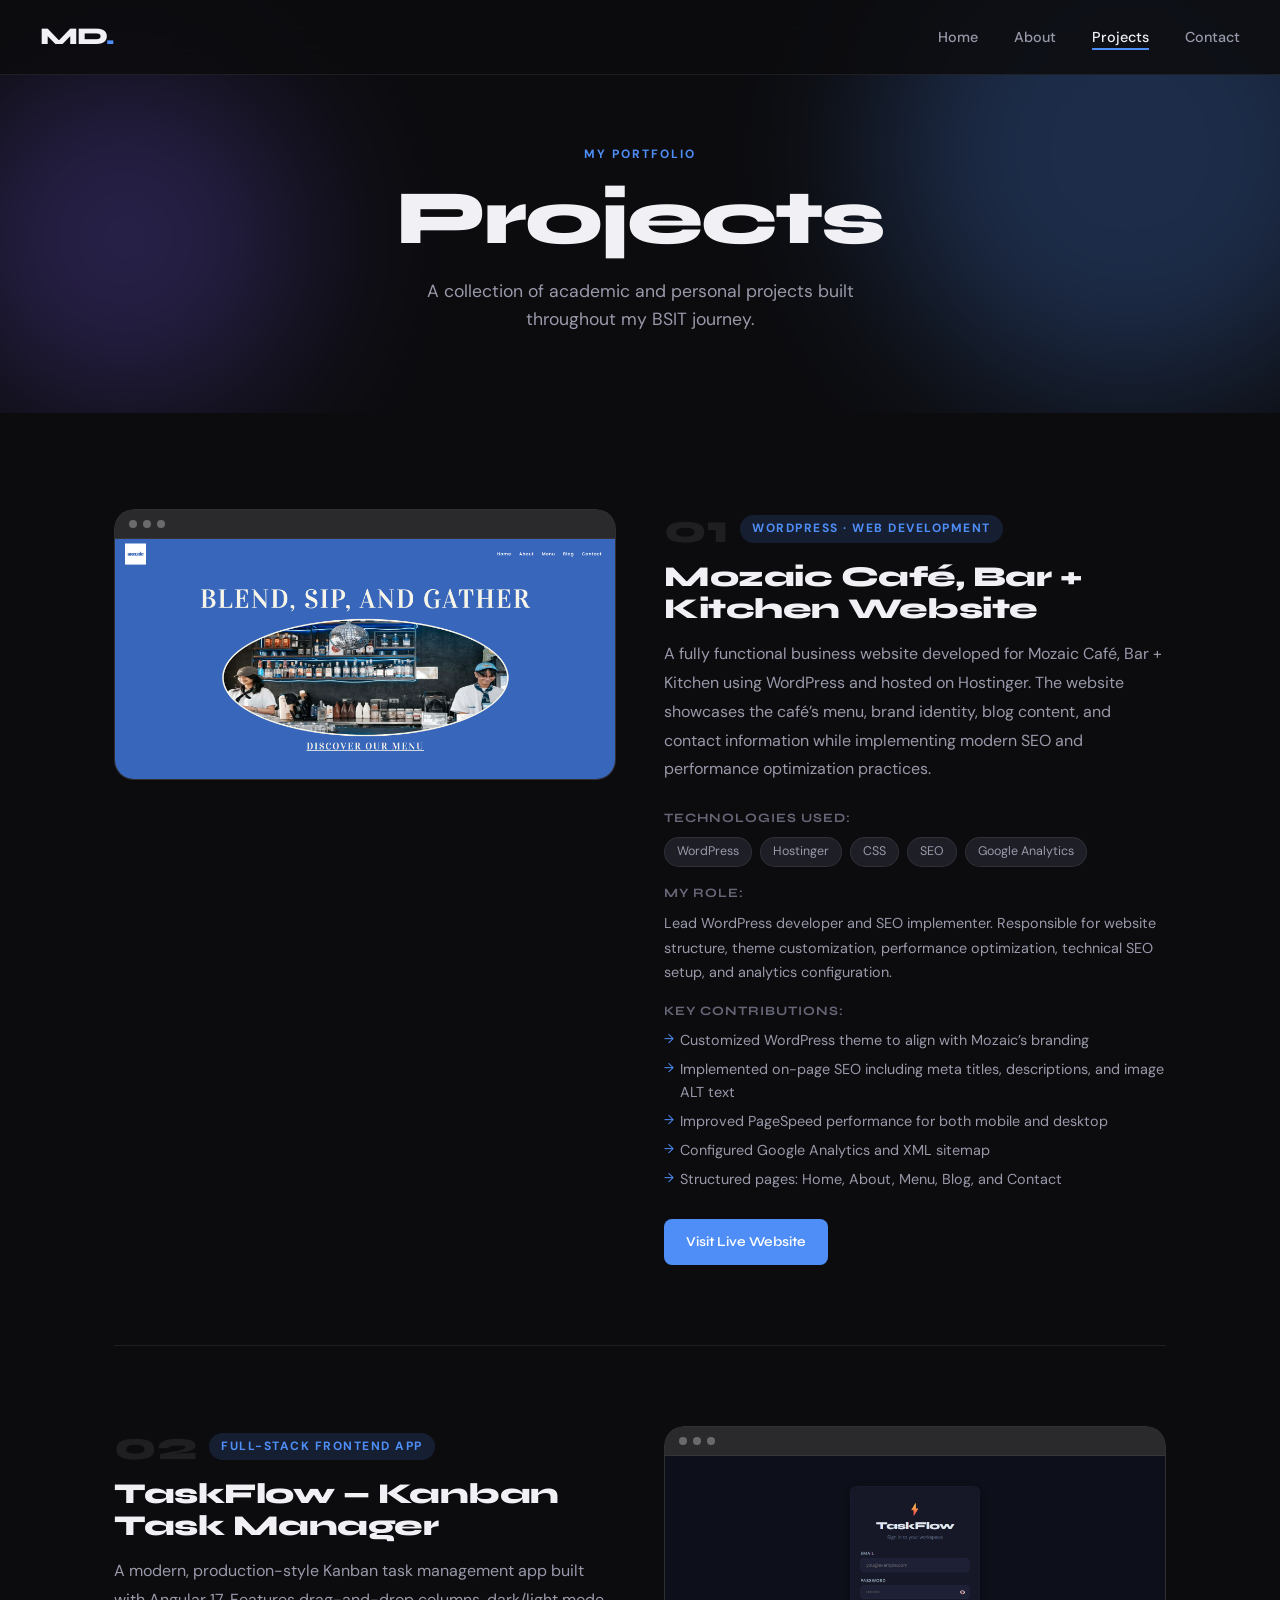
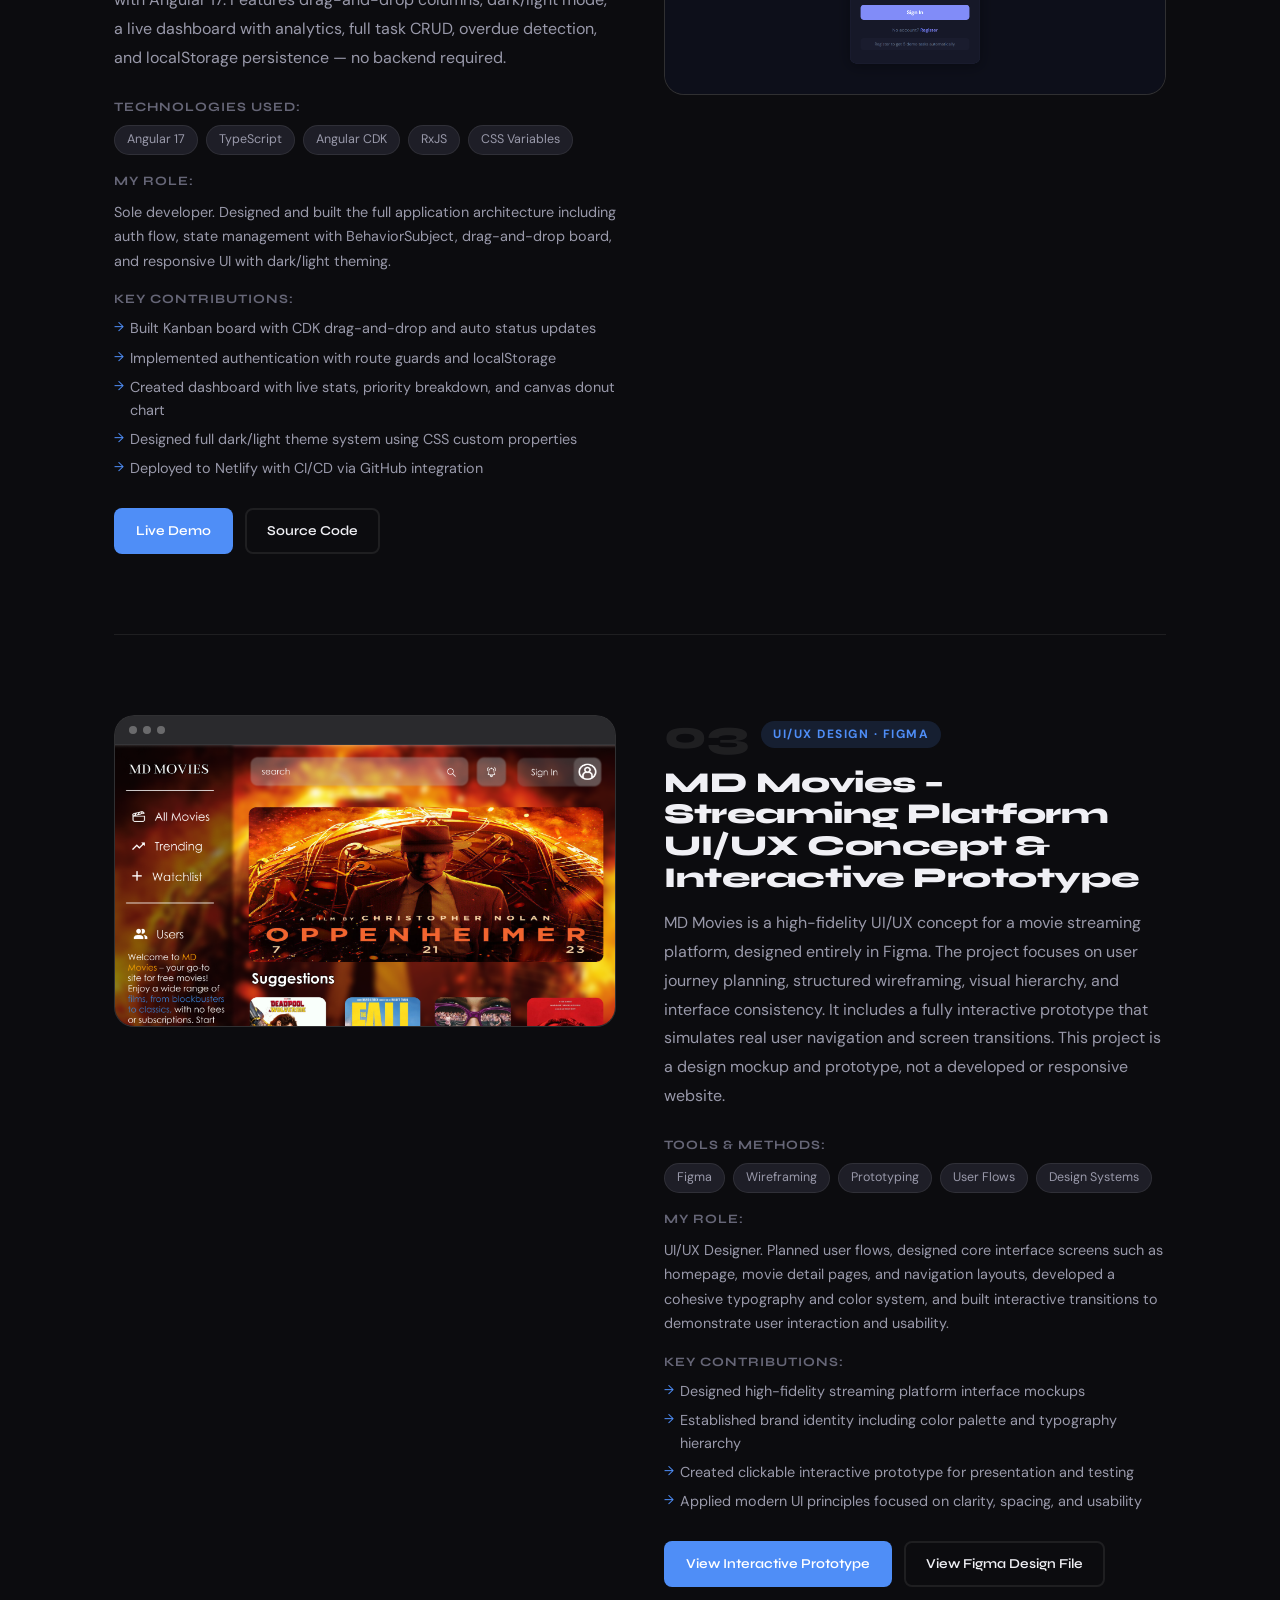
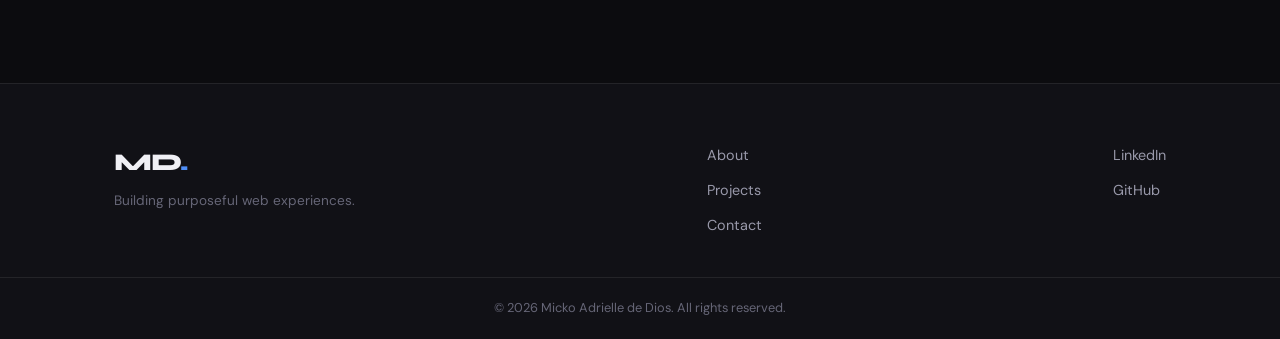
==== projects.html @ f75527a4 "Initial commit - Web Portfolio" ====
<!DOCTYPE html>
<html lang="en">
<head>
  <meta charset="UTF-8" />
  <meta name="viewport" content="width=device-width, initial-scale=1.0" />
  <title>Projects | Micko Adrielle de Dios</title>
  <meta name="description" content="Explore Micko Adrielle de Dios's web development projects including portfolio sites, UI/UX designs, WordPress customizations, and more." />
  <link rel="preconnect" href="https://fonts.googleapis.com" />
  <link href="https://fonts.googleapis.com/css2?family=Syne:wght@400;600;700;800&family=DM+Sans:ital,wght@0,300;0,400;0,500;1,300&display=swap" rel="stylesheet" />
  <link rel="stylesheet" href="style.css" />
</head>
<body>

  <nav class="nav" aria-label="Main navigation">
    <a href="index.html" class="nav-logo">MD<span class="dot">.</span></a>
    <button class="nav-toggle" aria-label="Toggle menu" aria-expanded="false">
      <span></span><span></span><span></span>
    </button>
    <ul class="nav-links">
      <li><a href="index.html">Home</a></li>
      <li><a href="about.html">About</a></li>
      <li><a href="projects.html" class="active">Projects</a></li>
      <li><a href="contact.html">Contact</a></li>
    </ul>
  </nav>

  <main>
    <section class="page-hero">
      <div class="blob b1"></div>
      <div class="blob b2"></div>
      <div class="container">
        <span class="section-tag animate-in" style="--d:0s">My Portfolio</span>
        <h1 class="page-title animate-in" style="--d:.1s">Projects</h1>
        <!-- Works &amp;  -->
        <p class="page-subtitle animate-in" style="--d:.2s">A collection of academic and personal projects built throughout my BSIT journey.</p>
      </div>
    </section>

    <section class="section">
      <div class="container">
        <div class="projects-list">

          <!-- PROJECT 1 -->
<article id="mozaic" class="project-card animate-in" style="--d:0s" aria-label="Project: Mozaic Café Website">
  <div class="project-visual pv-1" style="border: none;">
    <div class="pv-inner" style="padding: 0;">
      <div class="browser-mock" style="border-radius: var(--radius-lg);">
        <div class="browser-bar">
          <span></span><span></span><span></span>
        </div>
        <div style="line-height: 0;">
          <img src="img/mozaic.png" alt="Mozaic Café Website Preview" style="width:100%; height:100%; object-fit:cover; display:block;">
        </div>
      </div>
    </div>
  </div>


  <div class="project-info">
    <div class="project-meta">
      <span class="project-num">01</span>
      <span class="project-type">WordPress · Web Development</span>
    </div>

    <h2>Mozaic Café, Bar + Kitchen Website</h2>

    <p>
      A fully functional business website developed for Mozaic Café, Bar + Kitchen using WordPress and hosted on Hostinger. The website showcases the café’s menu, brand identity, blog content, and contact information while implementing modern SEO and performance optimization practices.
    </p>

    <div class="project-details">

      <div class="pd-row">
        <strong>Technologies Used:</strong>
        <div class="tech-tags">
          <span>WordPress</span>
          <span>Hostinger</span>
          <span>CSS</span>
          <span>SEO</span>
          <span>Google Analytics</span>
        </div>
      </div>

      <div class="pd-row">
        <strong>My Role:</strong>
        <p>
          Lead WordPress developer and SEO implementer. Responsible for website structure, theme customization, performance optimization, technical SEO setup, and analytics configuration.
        </p>
      </div>

      <div class="pd-row">
        <strong>Key Contributions:</strong>
        <ul>
          <li>Customized WordPress theme to align with Mozaic’s branding</li>
          <li>Implemented on-page SEO including meta titles, descriptions, and image ALT text</li>
          <li>Improved PageSpeed performance for both mobile and desktop</li>
          <li>Configured Google Analytics and XML sitemap</li>
          <li>Structured pages: Home, About, Menu, Blog, and Contact</li>
        </ul>
      </div>

    </div>

    <div class="project-links">
  <a href="https://mozaiccbk.com/" target="_blank" rel="noopener noreferrer" class="btn btn-primary btn-sm">
    Visit Live Website
  </a>
</div>
  </div>
</article>

          <!-- PROJECT 2 -->
<article id="taskflow" class="project-card project-card--reverse animate-in" style="--d:.05s" aria-label="Project: TaskFlow Kanban App">
  <div class="project-visual pv-2" style="border: none;">
    <div class="pv-inner" style="padding: 0;">
      <div class="browser-mock" style="border-radius: var(--radius-lg);">
        <div class="browser-bar">
          <span></span><span></span><span></span>
        </div>
        <div style="line-height: 0;">
          <img src="img/taskflow.png" alt="TaskFlow Kanban App Preview" style="width:100%; height:100%; object-fit:cover; display:block;">
        </div>
      </div>
    </div>
  </div>

  <div class="project-info">
    <div class="project-meta">
      <span class="project-num">02</span>
      <span class="project-type">Full-Stack Frontend App</span>
    </div>
    <h2>TaskFlow — Kanban Task Manager</h2>
    <p>A modern, production-style Kanban task management app built with Angular 17. Features drag-and-drop columns, dark/light mode, a live dashboard with analytics, full task CRUD, overdue detection, and localStorage persistence — no backend required.</p>
    <div class="project-details">
      <div class="pd-row">
        <strong>Technologies Used:</strong>
        <div class="tech-tags">
          <span>Angular 17</span>
          <span>TypeScript</span>
          <span>Angular CDK</span>
          <span>RxJS</span>
          <span>CSS Variables</span>
        </div>
      </div>
      <div class="pd-row">
        <strong>My Role:</strong>
        <p>Sole developer. Designed and built the full application architecture including auth flow, state management with BehaviorSubject, drag-and-drop board, and responsive UI with dark/light theming.</p>
      </div>
      <div class="pd-row">
        <strong>Key Contributions:</strong>
        <ul>
          <li>Built Kanban board with CDK drag-and-drop and auto status updates</li>
          <li>Implemented authentication with route guards and localStorage</li>
          <li>Created dashboard with live stats, priority breakdown, and canvas donut chart</li>
          <li>Designed full dark/light theme system using CSS custom properties</li>
          <li>Deployed to Netlify with CI/CD via GitHub integration</li>
        </ul>
      </div>
    </div>
    <div class="project-links">
      <a href="https://taskflow999.netlify.app/" target="_blank" rel="noopener noreferrer" class="btn btn-primary btn-sm">Live Demo</a>
      <a href="https://github.com/mickodedios/taskflow" target="_blank" rel="noopener noreferrer" class="btn btn-ghost btn-sm">Source Code</a>
    </div>
  </div>
</article>

          <!-- PROJECT 3 -->
<article id="mdmovies" class="project-card animate-in" style="--d:.1s" aria-label="Project: MD Movies UI/UX Concept Design">
  <div class="project-visual pv-3" style="border: none;">
    <div class="pv-inner" style="padding: 0;">
      <div class="browser-mock" style="border-radius: var(--radius-lg);">
        <div class="browser-bar">
          <span></span><span></span><span></span>
        </div>
        <div style="line-height: 0;">
          <img src="img/mdmovies.png" alt="MD Movies UI/UX Design Preview" style="width:100%; height:100%; object-fit:cover; display:block;">
        </div>
      </div>
    </div>
  </div>

  <div class="project-info">
    <div class="project-meta">
      <span class="project-num">03</span>
      <span class="project-type">UI/UX Design · Figma</span>
    </div>

    <h2>MD Movies – Streaming Platform UI/UX Concept & Interactive Prototype</h2>

    <p>
      MD Movies is a high-fidelity UI/UX concept for a movie streaming platform, designed entirely in Figma. The project focuses on user journey planning, structured wireframing, visual hierarchy, and interface consistency. It includes a fully interactive prototype that simulates real user navigation and screen transitions. This project is a design mockup and prototype, not a developed or responsive website.
    </p>

    <div class="project-details">

      <div class="pd-row">
        <strong>Tools & Methods:</strong>
        <div class="tech-tags">
          <span>Figma</span>
          <span>Wireframing</span>
          <span>Prototyping</span>
          <span>User Flows</span>
          <span>Design Systems</span>
        </div>
      </div>

      <div class="pd-row">
        <strong>My Role:</strong>
        <p>
          UI/UX Designer. Planned user flows, designed core interface screens such as homepage, movie detail pages, and navigation layouts, developed a cohesive typography and color system, and built interactive transitions to demonstrate user interaction and usability.
        </p>
      </div>

      <div class="pd-row">
        <strong>Key Contributions:</strong>
        <ul>
          <li>Designed high-fidelity streaming platform interface mockups</li>
          <li>Established brand identity including color palette and typography hierarchy</li>
          <li>Created clickable interactive prototype for presentation and testing</li>
          <li>Applied modern UI principles focused on clarity, spacing, and usability</li>
        </ul>
      </div>

    </div>

    <div class="project-links">
      <a href="https://www.figma.com/proto/X6NpApwXwD8ECMjNjkX1Y3/DEDIOS_FIGMA?node-id=18-63&p=f&t=p0u3wsF1ufrdEKCU-0&scaling=min-zoom&content-scaling=fixed&page-id=18%3A62"
         target="_blank"
         rel="noopener noreferrer"
         class="btn btn-primary btn-sm">
         View Interactive Prototype
      </a>

      <a href="https://www.figma.com/design/X6NpApwXwD8ECMjNjkX1Y3/DEDIOS_FIGMA?node-id=18-62&t=p0u3wsF1ufrdEKCU-1"
         target="_blank"
         rel="noopener noreferrer"
         class="btn btn-ghost btn-sm">
         View Figma Design File
      </a>
    </div>

  </div>
</article>

          <!-- PROJECT 4 -->
          <!-- <article class="project-card project-card--reverse animate-in" style="--d:.15s" aria-label="Project: Branding and Graphic Design Package">
            <div class="project-visual pv-4">
              <div class="pv-inner">
                <div class="brand-mock">
                  <div class="bm-logo">MD</div>
                  <div class="bm-colors">
                    <div style="background:#1e3a5f"></div>
                    <div style="background:#4a8fc0"></div>
                    <div style="background:#a8d5f5"></div>
                    <div style="background:#f0f8ff"></div>
                  </div>
                  <div class="bm-type">
                    <div class="bm-t1">Syne Bold</div>
                    <div class="bm-t2">DM Sans Regular</div>
                  </div>
                </div>
              </div>
            </div>
            <div class="project-info">
              <div class="project-meta">
                <span class="project-num">04</span>
                <span class="project-type">Graphic Design & Branding</span>
              </div>
              <h2>Branding & Graphic Design Package</h2>
              <p>A complete branding package for a fictional business, including logo design, color palette, typography system, and branded materials. The project demonstrates understanding of visual identity and consistent brand communication.</p>
              <div class="project-details">
                <div class="pd-row">
                  <strong>Technologies Used:</strong>
                  <div class="tech-tags"><span>Canva</span><span>Figma</span><span>Color Theory</span><span>Typography</span></div>
                </div>
                <div class="pd-row">
                  <strong>My Role:</strong>
                  <p>Brand designer. Developed the complete visual identity from concept to final deliverables, including logo variants, business cards, and social media templates.</p>
                </div>
                <div class="pd-row">
                  <strong>Key Contributions:</strong>
                  <ul>
                    <li>Designed primary and secondary logo variations</li>
                    <li>Established brand color palette and typography guidelines</li>
                    <li>Created business card and letterhead templates</li>
                    <li>Produced social media post templates for consistency</li>
                  </ul>
                </div>
              </div>
              <div class="project-links">
                <a href="#" class="btn btn-primary btn-sm">View Project</a>
              </div>
            </div>
          </article> -->

          <!-- PROJECT 5 -->
          <!-- <article class="project-card animate-in" style="--d:.2s" aria-label="Project: Landing Page with HTML and CSS">
            <div class="project-visual pv-5">
              <div class="pv-inner">
                <div class="browser-mock">
                  <div class="browser-bar"><span></span><span></span><span></span></div>
                  <div class="browser-content">
                    <div class="bc-lp-hero"></div>
                    <div class="bc-lp-features">
                      <div></div><div></div><div></div>
                    </div>
                    <div class="bc-lp-btn"></div>
                  </div>
                </div>
              </div>
            </div>
            <div class="project-info">
              <div class="project-meta">
                <span class="project-num">05</span>
                <span class="project-type">HTML · CSS · JavaScript</span>
              </div>
              <h2>Responsive Product Landing Page</h2>
              <p>A visually engaging product landing page built from scratch using only HTML, CSS, and vanilla JavaScript. The page includes animated sections, a responsive navigation bar, a features section, and a call-to-action, demonstrating core front-end development skills.</p>
              <div class="project-details">
                <div class="pd-row">
                  <strong>Technologies Used:</strong>
                  <div class="tech-tags"><span>HTML5</span><span>CSS3</span><span>JavaScript</span><span>CSS Animations</span></div>
                </div>
                <div class="pd-row">
                  <strong>My Role:</strong>
                  <p>Front-end developer. Designed and coded the entire page including layout, styles, responsive breakpoints, and interactive elements without any frameworks or templates.</p>
                </div>
                <div class="pd-row">
                  <strong>Key Contributions:</strong>
                  <ul>
                    <li>Built fully responsive layout using CSS Flexbox and Grid</li>
                    <li>Implemented smooth scroll and sticky navigation</li>
                    <li>Created CSS keyframe animations for hero section</li>
                    <li>Added JavaScript for mobile menu toggle and scroll effects</li>
                  </ul>
                </div>
              </div>
              <div class="project-links">
                <a href="#" class="btn btn-primary btn-sm">Live Demo</a>
                <a href="https://github.com/" target="_blank" rel="noopener noreferrer" class="btn btn-ghost btn-sm">Source Code</a>
              </div>
            </div>
          </article> -->

          <!-- PROJECT 6 (BONUS) -->
          <!-- <article class="project-card project-card--reverse animate-in" style="--d:.25s" aria-label="Project: SEO Content Strategy Report">
            <div class="project-visual pv-6">
              <div class="pv-inner">
                <div class="doc-mock">
                  <div class="dm-header">SEO Report</div>
                  <div class="dm-line"></div><div class="dm-line dm-short"></div>
                  <div class="dm-chart">
                    <div class="dm-bar" style="height:60%"></div>
                    <div class="dm-bar" style="height:80%"></div>
                    <div class="dm-bar" style="height:45%"></div>
                    <div class="dm-bar" style="height:90%"></div>
                    <div class="dm-bar" style="height:70%"></div>
                  </div>
                </div>
              </div>
            </div>
            <div class="project-info">
              <div class="project-meta">
                <span class="project-num">06</span>
                <span class="project-type">SEO & Digital Marketing</span>
              </div>
              <h2>SEO & Digital Marketing Strategy</h2>
              <p>A comprehensive SEO and content marketing strategy project completed as part of HubSpot Academy certification coursework. The project involved auditing a sample website, identifying optimization opportunities, and creating an actionable content strategy plan.</p>
              <div class="project-details">
                <div class="pd-row">
                  <strong>Technologies Used:</strong>
                  <div class="tech-tags"><span>SEO Tools</span><span>Google Analytics</span><span>Content Strategy</span><span>HubSpot</span></div>
                </div>
                <div class="pd-row">
                  <strong>My Role:</strong>
                  <p>SEO analyst and content strategist. Performed keyword research, on-page SEO audit, competitor analysis, and developed a 90-day content calendar.</p>
                </div>
                <div class="pd-row">
                  <strong>Key Contributions:</strong>
                  <ul>
                    <li>Conducted keyword research and identified target search terms</li>
                    <li>Performed on-page SEO audit with actionable recommendations</li>
                    <li>Created content marketing calendar with 12-week plan</li>
                    <li>Presented findings with data visualization and clear metrics</li>
                  </ul>
                </div>
              </div>
              <div class="project-links">
                <a href="#" class="btn btn-primary btn-sm">View Report</a>
              </div>
            </div>
          </article> -->

        </div>
      </div>
    </section>
  </main>

  <footer class="footer">
    <div class="container footer-inner">
      <div>
        <a href="index.html" class="nav-logo">MD<span class="dot">.</span></a>
        <p>Building purposeful web experiences.</p>
      </div>
      <div class="footer-links">
        <a href="about.html">About</a>
        <a href="projects.html">Projects</a>
        <a href="contact.html">Contact</a>
      </div>
      <div class="footer-social">
        <a href="https://www.linkedin.com/in/de-dios-micko/" target="_blank" rel="noopener noreferrer">LinkedIn</a>
        <a href="https://github.com/mickodedios" target="_blank" rel="noopener noreferrer">GitHub</a>
      </div>
    </div>
    <div class="footer-bottom">
      <p>© 2026 Micko Adrielle de Dios. All rights reserved.</p>
    </div>
  </footer>

  <script src="main.js"></script>
</body>
</html>
---- style.css ----
/* =============================================
   MICKO ADRIELLE DE DIOS — PORTFOLIO
   Style: Editorial Monochrome with Blue Accent
   ============================================= */

/* --- RESET & BASE --- */
*, *::before, *::after { box-sizing: border-box; margin: 0; padding: 0; }

:root {
  --bg: #0c0c0f;
  --bg2: #111116;
  --bg3: #18181f;
  --surface: #1e1e27;
  --surface2: #252530;
  --border: rgba(255,255,255,.08);
  --accent: #4f8ef7;
  --accent2: #7fb3ff;
  --accent-dim: rgba(79,142,247,.15);
  --text: #f0f0f5;
  --text2: #9999aa;
  --text3: #666677;
  --white: #ffffff;
  --radius: 12px;
  --radius-lg: 20px;
  --transition: .25s cubic-bezier(.4,0,.2,1);
  --shadow: 0 4px 24px rgba(0,0,0,.4);
  --shadow-lg: 0 8px 48px rgba(0,0,0,.6);
}

html { scroll-behavior: smooth; font-size: 16px; }

body {
  font-family: 'DM Sans', sans-serif;
  background: var(--bg);
  color: var(--text);
  line-height: 1.6;
  overflow-x: hidden;
}

img { max-width: 100%; height: auto; display: block; }
a { text-decoration: none; color: inherit; }
ul { list-style: none; }

/* --- TYPOGRAPHY --- */
h1, h2, h3, h4 { font-family: 'Syne', sans-serif; line-height: 1.1; }

/* --- ANIMATIONS --- */
@keyframes fadeUp {
  from { opacity:0; transform: translateY(32px); }
  to   { opacity:1; transform: translateY(0); }
}
@keyframes blobMove {
  0%,100% { transform: translate(0,0) scale(1); }
  33%      { transform: translate(30px,-30px) scale(1.08); }
  66%      { transform: translate(-20px,20px) scale(.95); }
}
@keyframes scrollStrip {
  from { transform: translateX(0); }
  to   { transform: translateX(-50%); }
}
@keyframes pulse {
  0%,100% { opacity:.6; } 50% { opacity:1; }
}

.animate-in {
  opacity: 0;
  animation: fadeUp .7s ease forwards;
  animation-delay: var(--d, 0s);
}

/* --- LAYOUT --- */
.container {
  max-width: 1100px;
  margin: 0 auto;
  padding: 0 24px;
}

.section { padding: 96px 0; }
.section-alt { background: var(--bg2); }

/* --- NAV --- */
.nav {
  position: fixed;
  top: 0; left: 0; right: 0;
  z-index: 100;
  display: flex;
  align-items: center;
  justify-content: space-between;
  padding: 18px 40px;
  background: rgba(12,12,15,.85);
  backdrop-filter: blur(20px);
  border-bottom: 1px solid var(--border);
  transition: var(--transition);
}
.nav-logo {
  font-family: 'Syne', sans-serif;
  font-size: 1.5rem;
  font-weight: 800;
  letter-spacing: -1px;
}
.dot { color: var(--accent); }
.nav-links {
  display: flex;
  gap: 36px;
}
.nav-links a {
  font-size: .9rem;
  font-weight: 500;
  color: var(--text2);
  transition: color var(--transition);
  position: relative;
}
.nav-links a::after {
  content: '';
  position: absolute;
  bottom: -4px; left: 0;
  width: 0; height: 2px;
  background: var(--accent);
  transition: width var(--transition);
}
.nav-links a:hover,
.nav-links a.active { color: var(--text); }
.nav-links a.active::after,
.nav-links a:hover::after { width: 100%; }

.nav-toggle {
  display: none;
  flex-direction: column;
  gap: 5px;
  background: none;
  border: none;
  cursor: pointer;
  padding: 4px;
}
.nav-toggle span {
  width: 24px; height: 2px;
  background: var(--text);
  display: block;
  transition: var(--transition);
}

/* --- BLOBS --- */
.blob {
  position: absolute;
  border-radius: 50%;
  filter: blur(80px);
  opacity: .25;
  pointer-events: none;
  animation: blobMove 12s ease-in-out infinite;
}
.b1 {
  width: 500px; height: 500px;
  background: var(--accent);
  top: -100px; right: -100px;
}
.b2 {
  width: 350px; height: 350px;
  background: #7b5ff7;
  bottom: 0; left: -50px;
  animation-delay: -4s;
}

/* --- BUTTONS --- */
.btn {
  display: inline-flex;
  align-items: center;
  gap: 8px;
  padding: 14px 28px;
  border-radius: 8px;
  font-family: 'Syne', sans-serif;
  font-size: .9rem;
  font-weight: 600;
  cursor: pointer;
  transition: all var(--transition);
  border: 2px solid transparent;
  white-space: nowrap;
}
.btn-primary {
  background: var(--accent);
  color: #fff;
}
.btn-primary:hover {
  background: var(--accent2);
  transform: translateY(-2px);
  box-shadow: 0 8px 24px rgba(79,142,247,.4);
}
.btn-ghost {
  background: transparent;
  color: var(--text);
  border-color: var(--border);
}
.btn-ghost:hover {
  border-color: var(--accent);
  color: var(--accent);
}
.btn-outline {
  background: transparent;
  color: var(--accent);
  border-color: var(--accent);
}
.btn-outline:hover {
  background: var(--accent);
  color: #fff;
}
.btn-sm { padding: 10px 20px; font-size: .85rem; }
.btn-full { width: 100%; justify-content: center; }

/* --- HERO --- */
.hero {
  min-height: 100vh;
  display: flex;
  align-items: center;
  position: relative;
  overflow: hidden;
  padding: 100px 40px 60px;
  gap: 60px;
}
.hero-bg {
  position: absolute;
  inset: 0;
  z-index: 0;
}
.grid-overlay {
  position: absolute;
  inset: 0;
  background-image:
    linear-gradient(rgba(255,255,255,.03) 1px, transparent 1px),
    linear-gradient(90deg, rgba(255,255,255,.03) 1px, transparent 1px);
  background-size: 60px 60px;
}
.hero-content {
  position: relative;
  z-index: 1;
  flex: 1;
  max-width: 600px;
}
.hero-tag {
  display: inline-block;
  background: var(--accent-dim);
  color: var(--accent2);
  border: 1px solid rgba(79,142,247,.3);
  padding: 6px 16px;
  border-radius: 100px;
  font-size: .8rem;
  font-weight: 500;
  margin-bottom: 24px;
}
.hero-name {
  font-size: clamp(3rem, 7vw, 5.5rem);
  font-weight: 800;
  letter-spacing: -2px;
  line-height: 1;
  margin-bottom: 24px;
}
.hero-name em {
  font-style: normal;
  color: var(--accent);
  display: block;
}
.hero-sub {
  font-size: 1.1rem;
  color: var(--text2);
  line-height: 1.7;
  margin-bottom: 36px;
}
.hero-cta {
  display: flex;
  gap: 16px;
  flex-wrap: wrap;
  margin-bottom: 48px;
}
.hero-stats {
  display: flex;
  align-items: center;
  gap: 24px;
}
.stat { display: flex; flex-direction: column; }
.stat-num {
  font-family: 'Syne', sans-serif;
  font-size: 1.8rem;
  font-weight: 800;
  color: var(--text);
}
.stat-label { font-size: .8rem; color: var(--text2); }
.stat-div { width: 1px; height: 40px; background: var(--border); }

/* --- HERO VISUAL --- */
.hero-visual {
  position: relative;
  z-index: 1;
  flex-shrink: 0;
}
.photo-frame {
  position: relative;
  width: 320px;
}
.photo-inner {
  width: 280px;
  height: 320px;
  border-radius: var(--radius-lg);
  overflow: hidden;
  border: 2px solid var(--border);
  background: var(--surface);
}
.photo-inner img { width: 100%; height: 100%; object-fit: cover; }
.photo-fallback {
  display: none;
  width: 100%; height: 100%;
  align-items: center;
  justify-content: center;
  font-family: 'Syne', sans-serif;
  font-size: 3rem;
  font-weight: 800;
  color: var(--accent);
  background: var(--surface);
}
.photo-badge {
  position: absolute;
  bottom: -16px;
  right: -16px;
  background: var(--accent);
  color: #fff;
  padding: 12px 16px;
  border-radius: 10px;
  display: flex;
  align-items: center;
  gap: 8px;
  font-family: 'Syne', sans-serif;
  font-weight: 700;
  font-size: .9rem;
  box-shadow: 0 8px 24px rgba(79,142,247,.4);
}

/* --- SKILLS STRIP --- */
.skills-strip {
  background: var(--bg2);
  border-top: 1px solid var(--border);
  border-bottom: 1px solid var(--border);
  overflow: hidden;
  padding: 20px 0;
}
.strip-inner {
  display: flex;
  gap: 24px;
  white-space: nowrap;
  animation: scrollStrip 30s linear infinite;
  width: max-content;
}
.strip-inner span {
  font-family: 'Syne', sans-serif;
  font-size: .85rem;
  font-weight: 600;
  color: var(--text2);
  letter-spacing: .5px;
}
.strip-inner .sep { color: var(--accent); }

/* --- SECTION HEADERS --- */
.section-tag {
  display: inline-block;
  font-size: .75rem;
  font-weight: 700;
  letter-spacing: 2px;
  text-transform: uppercase;
  color: var(--accent);
  margin-bottom: 12px;
}
.section-title {
  font-size: clamp(2rem, 4vw, 3rem);
  font-weight: 800;
  letter-spacing: -1.5px;
  margin-bottom: 48px;
}
.section-header { margin-bottom: 48px; }

/* --- FEATURED PROJECTS --- */
.featured-grid {
  display: grid;
  grid-template-columns: 1.5fr 1fr 1fr;
  gap: 20px;
  margin-bottom: 48px;
}
.feat-card {
  position: relative;
  border-radius: var(--radius-lg);
  overflow: hidden;
  min-height: 260px;
  display: flex;
  flex-direction: column;
  justify-content: flex-end;
  transition: transform var(--transition);
  border: 1px solid var(--border);
}
.feat-card:hover { transform: translateY(-6px); }
.feat-card-bg {
  position: absolute;
  inset: 0; /* top:0; right:0; bottom:0; left:0 */
  z-index: 0;
  overflow: hidden; /* prevents image overflow */
  border-radius: var(--radius-lg); /* match the card rounding */
}

/* Make featured project images cover their card area */
.feat-card-bg img {
  width: 100%;
  height: 100%;
  object-fit: cover; /* fills the container while maintaining aspect ratio */
  display: block;
  border-radius: var(--radius-lg); /* optional: match card rounding */
}

/* Overlay for better text readability */
.feat-card-overlay {
  position: absolute;
  inset: 0; /* top:0; right:0; bottom:0; left:0 */
  background: linear-gradient(to top, rgba(0,0,0,0.7) 30%, rgba(0,0,0,0) 100%);
  z-index: 1; /* sits above the image but below the text */
  pointer-events: none; /* so it doesn't block clicks */
  border-radius: var(--radius-lg); /* match card rounding */
}

.feat-card-content {
  position: relative;
  z-index: 1;
  padding: 24px;
  background: linear-gradient(to top, rgba(0,0,0,.8) 0%, transparent 100%);
}
.feat-tag {
  display: inline-block;
  background: rgba(255,255,255,.15);
  color: rgba(255,255,255,.8);
  padding: 4px 10px;
  border-radius: 100px;
  font-size: .7rem;
  font-weight: 600;
  margin-bottom: 8px;
}
.feat-card-content h3 {
  color: #fff;
  font-size: 1.1rem;
  margin-bottom: 8px;
}
.feat-card-content p { color: rgba(255,255,255,.7); font-size: .85rem; }
.feat-link {
  display: inline-block;
  color: var(--accent2);
  font-size: .8rem;
  font-weight: 600;
  margin-top: 12px;
}
.center-cta { text-align: center; }

/* --- ABOUT TEASER --- */
.at-grid {
  display: grid;
  grid-template-columns: 1fr 1fr;
  gap: 60px;
  align-items: center;
}
.at-text p { color: var(--text2); margin-bottom: 16px; line-height: 1.8; }
.at-text .btn { margin-top: 12px; }
.at-certs { display: flex; flex-direction: column; gap: 12px; }
.cert-card {
  display: flex;
  align-items: center;
  gap: 16px;
  background: var(--surface);
  border: 1px solid var(--border);
  border-radius: var(--radius);
  padding: 16px;
  transition: border-color var(--transition);
}
.cert-card:hover { border-color: var(--accent); }
.cert-icon { font-size: 1.5rem; }
.cert-card div { display: flex; flex-direction: column; }
.cert-card strong { font-size: .9rem; font-family: 'Syne', sans-serif; }
.cert-card span { font-size: .75rem; color: var(--text2); }

/* --- PAGE HERO --- */
.page-hero {
  padding: 140px 0 80px;
  position: relative;
  overflow: hidden;
  text-align: center;
}
.page-title {
  font-size: clamp(3rem, 6vw, 5rem);
  font-weight: 800;
  letter-spacing: -2px;
  margin-bottom: 16px;
}
.page-subtitle {
  color: var(--text2);
  font-size: 1.1rem;
  max-width: 500px;
  margin: 0 auto;
}

/* --- ABOUT PAGE --- */
.about-grid {
  display: grid;
  grid-template-columns: auto 1fr;
  gap: 60px;
  align-items: start;
}
.about-photo-wrap { width: 280px; }
.about-frame .photo-inner { width: 260px; height: 300px; }
.about-info-card {
  background: var(--surface);
  border: 1px solid var(--border);
  border-radius: var(--radius);
  padding: 20px;
  margin-top: 20px;
  display: flex;
  flex-direction: column;
  gap: 12px;
}
.info-row {
  display: flex;
  align-items: center;
  gap: 10px;
  font-size: .85rem;
  color: var(--text2);
}
.about-text h2 {
  font-size: 2.2rem;
  font-weight: 800;
  letter-spacing: -1px;
  margin-bottom: 4px;
}
.about-role {
  color: var(--accent);
  font-size: .9rem;
  font-weight: 500;
  margin-bottom: 24px !important;
}
.about-text p { color: var(--text2); margin-bottom: 16px; line-height: 1.8; }
.about-text .btn { margin-top: 8px; }

/* --- EDUCATION --- */
.edu-card {
  display: flex;
  align-items: flex-start;
  gap: 24px;
  background: var(--surface);
  border: 1px solid var(--border);
  border-radius: var(--radius-lg);
  padding: 32px;
  max-width: 700px;
}
.edu-icon { font-size: 2rem; }
.edu-details h3 { font-size: 1.2rem; margin-bottom: 6px; }
.edu-spec { display: block; color: var(--accent); font-size: .85rem; margin-bottom: 8px; }
.edu-school { color: var(--text2); font-size: .9rem; }
.edu-year { color: var(--text3); font-size: .8rem; margin-top: 4px; }

/* --- SKILLS PAGE --- */
.skills-grid {
  display: grid;
  grid-template-columns: 1fr 1fr;
  gap: 32px;
}
.skill-group {
  background: var(--surface);
  border: 1px solid var(--border);
  border-radius: var(--radius-lg);
  padding: 32px;
}
.skill-group h3 {
  font-size: 1rem;
  margin-bottom: 20px;
  color: var(--text);
}
.skill-tags { display: flex; flex-wrap: wrap; gap: 10px; }
.skill-tags span {
  background: var(--bg3);
  border: 1px solid var(--border);
  padding: 6px 14px;
  border-radius: 100px;
  font-size: .8rem;
  color: var(--text2);
  transition: all var(--transition);
}
.skill-tags span:hover {
  border-color: var(--accent);
  color: var(--accent);
}
.skill-tags.soft span:hover {
  border-color: #7b5ff7;
  color: #a080ff;
}

/* --- CERTIFICATIONS --- */
.certs-grid {
  display: grid;
  grid-template-columns: repeat(3, 1fr);
  gap: 20px;
}
.cert-full-card {
  background: var(--surface);
  border: 1px solid var(--border);
  border-radius: var(--radius-lg);
  padding: 28px;
  transition: transform var(--transition), border-color var(--transition);
}
.cert-full-card:hover {
  transform: translateY(-4px);
  border-color: var(--accent);
}
.cert-badge {
  display: inline-block;
  background: var(--accent-dim);
  color: var(--accent2);
  padding: 4px 10px;
  border-radius: 100px;
  font-size: .7rem;
  font-weight: 700;
  margin-bottom: 12px;
}
.cert-full-card h3 { font-size: 1rem; margin-bottom: 8px; }
.cert-full-card p { color: var(--text2); font-size: .85rem; line-height: 1.6; }

/* --- GOALS SECTION --- */
.goals-section {
  background: linear-gradient(135deg, var(--bg2) 0%, var(--bg) 100%);
  border-top: 1px solid var(--border);
  border-bottom: 1px solid var(--border);
}
.goals-inner {
  display: grid;
  grid-template-columns: 1fr 1fr;
  gap: 60px;
  align-items: center;
}
.goals-text p { color: var(--text2); margin-bottom: 16px; line-height: 1.8; }
.goals-visual { display: flex; flex-wrap: wrap; gap: 12px; }
.goal-chip {
  background: var(--surface);
  border: 1px solid var(--border);
  padding: 12px 20px;
  border-radius: 100px;
  font-size: .9rem;
  font-family: 'Syne', sans-serif;
  font-weight: 600;
  transition: all var(--transition);
}
.goal-chip:hover {
  background: var(--accent-dim);
  border-color: var(--accent);
  color: var(--accent2);
}

/* --- PROJECTS PAGE --- */
.projects-list {
  display: flex;
  flex-direction: column;
  gap: 80px;
}
.project-card {
  display: grid;
  grid-template-columns: 1fr 1fr;
  gap: 48px;
  align-items: start;
  padding-bottom: 80px;
  border-bottom: 1px solid var(--border);
}
.project-card:last-child { border-bottom: none; padding-bottom: 0; }
.project-card--reverse { direction: rtl; }
.project-card--reverse > * { direction: ltr; }

.project-visual {
  border-radius: var(--radius-lg);
  overflow: hidden;
  aspect-ratio: 4/3;
  border: none; /* ← changed from 1px solid var(--border) */
}

/* browser mock */
.browser-mock {
  width: 100%;
  background: rgba(255,255,255,.05);
  border-radius: 8px;
  overflow: hidden;
  border: 1px solid rgba(255,255,255,.1);
}
.browser-bar {
  display: flex;
  gap: 6px;
  padding: 10px 14px;
  background: rgba(255,255,255,.08);
  border-bottom: 1px solid rgba(255,255,255,.06);
}
.browser-bar span {
  width: 8px; height: 8px;
  border-radius: 50%;
  background: rgba(255,255,255,.3);
}
.browser-content { padding: 12px; }
.bc-nav {
  height: 8px;
  background: rgba(255,255,255,.15);
  border-radius: 4px;
  margin-bottom: 10px;
}
.bc-hero {
  height: 60px;
  background: linear-gradient(90deg, rgba(79,142,247,.4), rgba(79,142,247,.1));
  border-radius: 6px;
  margin-bottom: 10px;
}
.bc-hero--dark {
  background: linear-gradient(90deg, rgba(79,247,142,.3), rgba(79,247,142,.05));
}
.bc-grid {
  display: grid;
  grid-template-columns: repeat(3,1fr);
  gap: 6px;
}
.bc-grid div, .bc-services div {
  height: 32px;
  background: rgba(255,255,255,.08);
  border-radius: 4px;
}
.bc-services { display: grid; grid-template-columns: 1fr 1fr; gap: 6px; margin-bottom: 8px; }
.bc-cta { height: 20px; background: rgba(79,142,247,.3); border-radius: 4px; }
.bc-lp-hero { height: 70px; background: linear-gradient(90deg, rgba(79,142,247,.35), rgba(123,95,247,.2)); border-radius: 6px; margin-bottom: 10px; }
.bc-lp-features { display: grid; grid-template-columns: repeat(3,1fr); gap: 6px; margin-bottom: 8px; }
.bc-lp-features div { height: 28px; background: rgba(255,255,255,.07); border-radius: 4px; }
.bc-lp-btn { height: 16px; width: 60%; margin: 0 auto; background: rgba(79,142,247,.4); border-radius: 8px; }

/* figma mock */
.figma-mock {
  width: 100%;
  background: rgba(255,255,255,.04);
  border-radius: 8px;
  overflow: hidden;
  border: 1px solid rgba(255,255,255,.1);
}
.fm-toolbar {
  height: 32px;
  background: rgba(255,255,255,.1);
  border-bottom: 1px solid rgba(255,255,255,.08);
}
.fm-canvas { padding: 12px; display: flex; gap: 8px; flex-wrap: wrap; }
.fm-frame {
  border-radius: 4px;
  border: 1px solid rgba(255,255,255,.2);
}
.fm-f1 { width: 90px; height: 140px; background: rgba(123,95,247,.2); }
.fm-f2 { width: 70px; height: 100px; background: rgba(123,95,247,.15); }
.fm-f3 { width: 90px; height: 80px; background: rgba(123,95,247,.1); }

/* brand mock */
.brand-mock {
  width: 100%;
  display: flex;
  flex-direction: column;
  gap: 16px;
  align-items: center;
  justify-content: center;
}
.bm-logo {
  font-family: 'Syne', sans-serif;
  font-size: 3rem;
  font-weight: 800;
  color: rgba(255,255,255,.9);
  width: 100px; height: 100px;
  display: flex; align-items: center; justify-content: center;
  background: rgba(255,255,255,.08);
  border-radius: 16px;
  border: 1px solid rgba(255,255,255,.15);
}
.bm-colors { display: flex; gap: 8px; }
.bm-colors div {
  width: 32px; height: 32px;
  border-radius: 50%;
  border: 2px solid rgba(255,255,255,.2);
}
.bm-type { display: flex; flex-direction: column; gap: 4px; text-align: center; }
.bm-t1 { font-family: 'Syne', sans-serif; font-weight: 800; font-size: .9rem; color: rgba(255,255,255,.8); }
.bm-t2 { font-size: .8rem; color: rgba(255,255,255,.5); }

/* doc mock */
.doc-mock {
  width: 100%;
  background: rgba(255,255,255,.05);
  border-radius: 8px;
  padding: 16px;
  border: 1px solid rgba(255,255,255,.1);
}
.dm-header {
  font-family: 'Syne', sans-serif;
  font-weight: 700;
  font-size: .85rem;
  color: rgba(255,255,255,.8);
  margin-bottom: 10px;
}
.dm-line {
  height: 6px;
  background: rgba(255,255,255,.15);
  border-radius: 3px;
  margin-bottom: 6px;
}
.dm-short { width: 60%; }
.dm-chart {
  display: flex;
  align-items: flex-end;
  gap: 6px;
  height: 60px;
  margin-top: 12px;
}
.dm-bar {
  flex: 1;
  background: rgba(79,247,142,.4);
  border-radius: 3px 3px 0 0;
}

/* --- PROJECT INFO --- */
.project-meta {
  display: flex;
  align-items: center;
  gap: 12px;
  margin-bottom: 12px;
}
.project-num {
  font-family: 'Syne', sans-serif;
  font-size: 2.5rem;
  font-weight: 800;
  color: var(--border);
  line-height: 1;
}
.project-type {
  font-size: .75rem;
  font-weight: 700;
  letter-spacing: 1.5px;
  text-transform: uppercase;
  color: var(--accent);
  background: var(--accent-dim);
  padding: 4px 12px;
  border-radius: 100px;
}
.project-info h2 {
  font-size: 1.8rem;
  font-weight: 800;
  letter-spacing: -0.5px;
  margin-bottom: 16px;
}
.project-info > p {
  color: var(--text2);
  line-height: 1.8;
  margin-bottom: 24px;
}
.project-details { display: flex; flex-direction: column; gap: 16px; margin-bottom: 28px; }
.pd-row strong {
  display: block;
  font-family: 'Syne', sans-serif;
  font-size: .8rem;
  letter-spacing: 1px;
  text-transform: uppercase;
  color: var(--text3);
  margin-bottom: 8px;
}
.pd-row p { color: var(--text2); font-size: .9rem; line-height: 1.7; }
.pd-row ul { display: flex; flex-direction: column; gap: 6px; }
.pd-row ul li {
  color: var(--text2);
  font-size: .9rem;
  padding-left: 16px;
  position: relative;
}
.pd-row ul li::before {
  content: '→';
  position: absolute;
  left: 0;
  color: var(--accent);
  font-size: .8rem;
}
.tech-tags { display: flex; flex-wrap: wrap; gap: 8px; }
.tech-tags span {
  background: var(--surface);
  border: 1px solid var(--border);
  padding: 4px 12px;
  border-radius: 100px;
  font-size: .78rem;
  color: var(--text2);
}
.project-links { display: flex; gap: 12px; flex-wrap: wrap; }

/* --- CONTACT PAGE --- */
.contact-grid {
  display: grid;
  grid-template-columns: 1fr 1.2fr;
  gap: 60px;
  align-items: start;
}
.contact-info h2 { font-size: 1.8rem; margin-bottom: 16px; letter-spacing: -0.5px; }
.contact-info > p { color: var(--text2); line-height: 1.8; margin-bottom: 32px; }
.contact-details { display: flex; flex-direction: column; gap: 12px; margin-bottom: 32px; }
.contact-item {
  display: flex;
  align-items: center;
  gap: 16px;
  background: var(--surface);
  border: 1px solid var(--border);
  border-radius: var(--radius);
  padding: 16px;
  transition: all var(--transition);
}
a.contact-item:hover {
  border-color: var(--accent);
  transform: translateX(4px);
}
.ci-icon { font-size: 1.3rem; }
.ci-text { display: flex; flex-direction: column; gap: 2px; }
.ci-text strong { font-size: .85rem; font-family: 'Syne', sans-serif; }
.ci-text span { font-size: .85rem; color: var(--text2); }
.contact-platforms h3 { font-size: 1rem; font-family: 'Syne', sans-serif; margin-bottom: 12px; }
.platform-links { display: flex; gap: 12px; margin-bottom: 28px; }
.platform-btn {
  display: flex;
  align-items: center;
  gap: 8px;
  background: var(--surface);
  border: 1px solid var(--border);
  padding: 12px 20px;
  border-radius: var(--radius);
  font-size: .85rem;
  font-weight: 500;
  transition: all var(--transition);
}
.platform-btn:hover {
  border-color: var(--accent);
  color: var(--accent);
  transform: translateY(-2px);
}
.resume-dl { margin-top: 8px; }

/* --- FORM --- */
.contact-form-wrap {
  background: var(--surface);
  border: 1px solid var(--border);
  border-radius: var(--radius-lg);
  padding: 40px;
}
.contact-form h2 { font-size: 1.4rem; margin-bottom: 28px; letter-spacing: -0.5px; }
.form-group {
  display: flex;
  flex-direction: column;
  gap: 8px;
  margin-bottom: 20px;
}
.form-group label {
  font-size: .85rem;
  font-weight: 600;
  font-family: 'Syne', sans-serif;
  color: var(--text2);
}
.form-group label span { color: var(--accent); }
.form-group input,
.form-group textarea {
  background: var(--bg);
  border: 1px solid var(--border);
  border-radius: 8px;
  padding: 14px 16px;
  color: var(--text);
  font-family: 'DM Sans', sans-serif;
  font-size: .95rem;
  transition: border-color var(--transition);
  outline: none;
  resize: vertical;
}
.form-group input:focus,
.form-group textarea:focus {
  border-color: var(--accent);
  box-shadow: 0 0 0 3px rgba(79,142,247,.1);
}
.form-group input::placeholder,
.form-group textarea::placeholder { color: var(--text3); }
.form-success {
  display: none;
  background: rgba(79,247,142,.1);
  border: 1px solid rgba(79,247,142,.3);
  color: #4fff8a;
  padding: 14px;
  border-radius: 8px;
  margin-top: 16px;
  font-size: .9rem;
}
.form-success.show { display: block; }

/* --- FOOTER --- */
.footer {
  background: var(--bg2);
  border-top: 1px solid var(--border);
}
.footer-inner {
  display: flex;
  align-items: flex-start;
  justify-content: space-between;
  gap: 40px;
  padding: 60px 24px 40px;
  flex-wrap: wrap;
}
.footer-inner > div:first-child p { color: var(--text3); font-size: .85rem; margin-top: 8px; }
.footer-links,
.footer-social {
  display: flex;
  flex-direction: column;
  gap: 12px;
}
.footer-links a,
.footer-social a {
  font-size: .9rem;
  color: var(--text2);
  transition: color var(--transition);
}
.footer-links a:hover,
.footer-social a:hover { color: var(--accent); }
.footer-bottom {
  padding: 20px 24px;
  border-top: 1px solid var(--border);
  text-align: center;
}
.footer-bottom p { font-size: .8rem; color: var(--text3); }

/* --- RESPONSIVE --- */
@media (max-width: 900px) {
  .hero { flex-direction: column; padding: 120px 24px 60px; text-align: center; }
  .hero-cta { justify-content: center; }
  .hero-stats { justify-content: center; }
  .hero-visual { order: -1; }
  .photo-frame { margin: 0 auto; }
  .featured-grid { grid-template-columns: 1fr; }
  .at-grid { grid-template-columns: 1fr; }
  .about-grid { grid-template-columns: 1fr; }
  .about-photo-wrap { width: 100%; }
  .about-frame .photo-inner { width: 200px; height: 240px; margin: 0 auto; }
  .skills-grid { grid-template-columns: 1fr; }
  .certs-grid { grid-template-columns: 1fr 1fr; }
  .goals-inner { grid-template-columns: 1fr; }
  .project-card { grid-template-columns: 1fr; }
  .project-card--reverse { direction: ltr; }
  .contact-grid { grid-template-columns: 1fr; }
  .footer-inner { flex-direction: column; }
  .nav { padding: 18px 24px; }
}

@media (max-width: 600px) {
  .section { padding: 60px 0; }
  .nav-links { display: none; position: fixed; top: 64px; left: 0; right: 0; background: var(--bg2); flex-direction: column; padding: 24px; gap: 20px; border-bottom: 1px solid var(--border); }
  .nav-links.open { display: flex; }
  .nav-toggle { display: flex; }
  .certs-grid { grid-template-columns: 1fr; }
  .hero-stats { flex-direction: column; gap: 16px; }
  .stat-div { width: 40px; height: 1px; }
  .contact-form-wrap { padding: 24px; }
}

.browser-mockup {
  background-color: #1b1f23; /* browser window background */
  border-radius: 12px;
  overflow: hidden;
  box-shadow: 0 10px 20px rgba(0,0,0,0.3);
}

.browser-header {
  display: flex;
  align-items: center;
  padding: 8px 12px;
  background-color: #2c3138;
}

.browser-header .dot {
  width: 12px;
  height: 12px;
  border-radius: 50%;
  margin-right: 6px;
}

.browser-header .red { background: #ff5f56; }
.browser-header .yellow { background: #ffbd2e; }
.browser-header .green { background: #27c93f; }

.browser-mockup img.preview-image {
  display: block;
  width: 100%;
  height: auto;
}
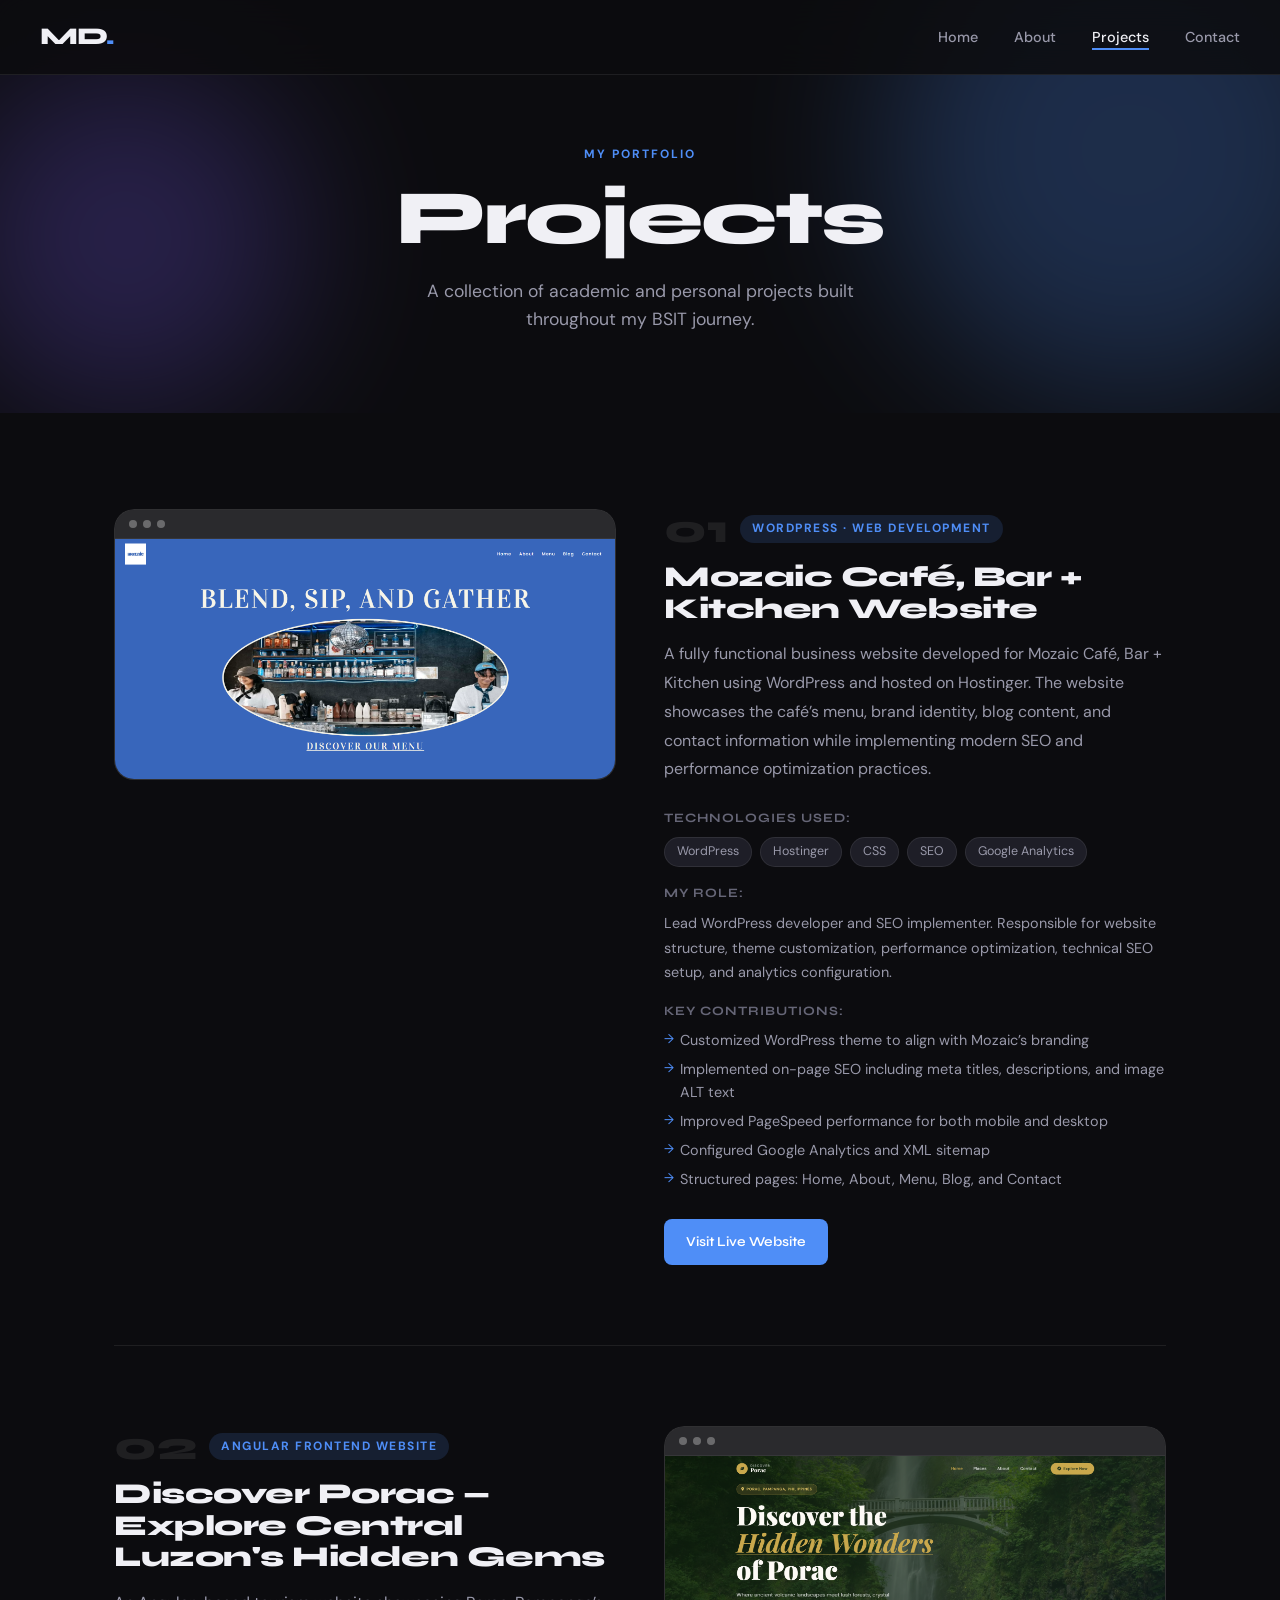
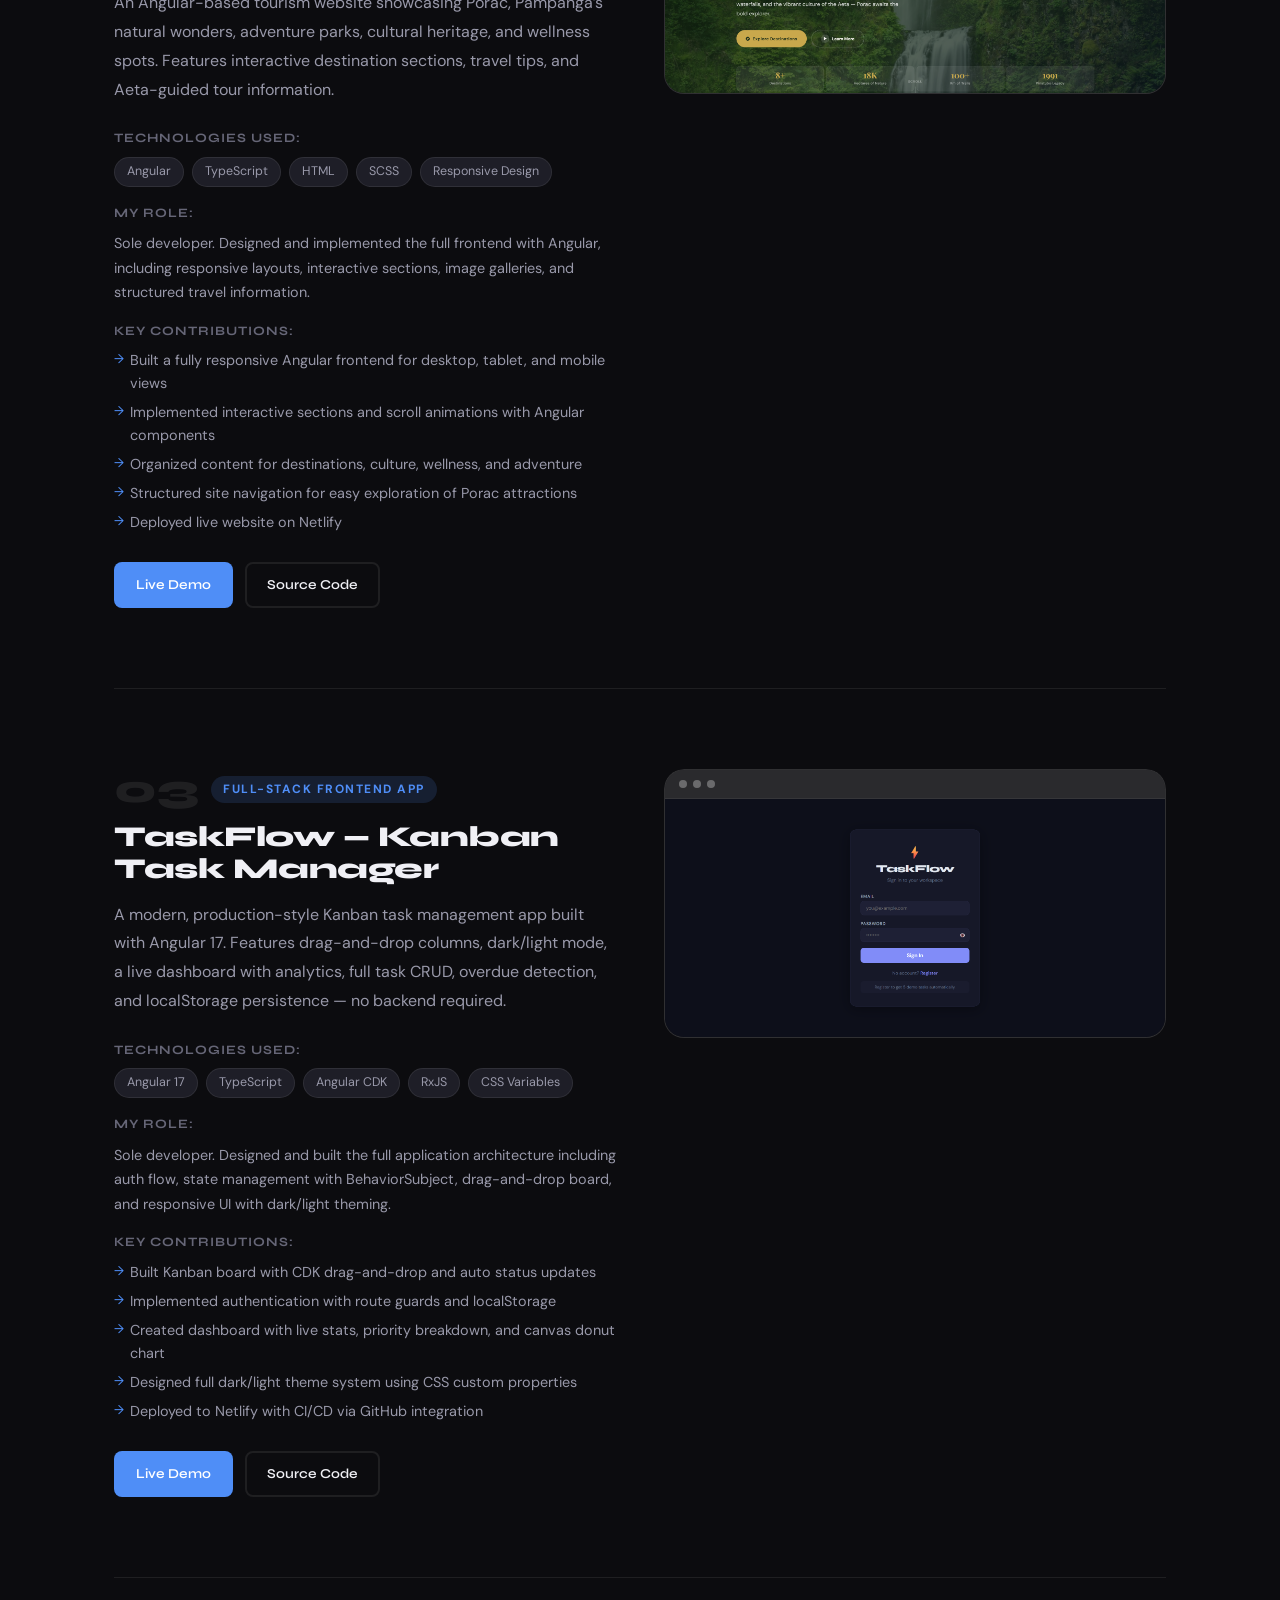
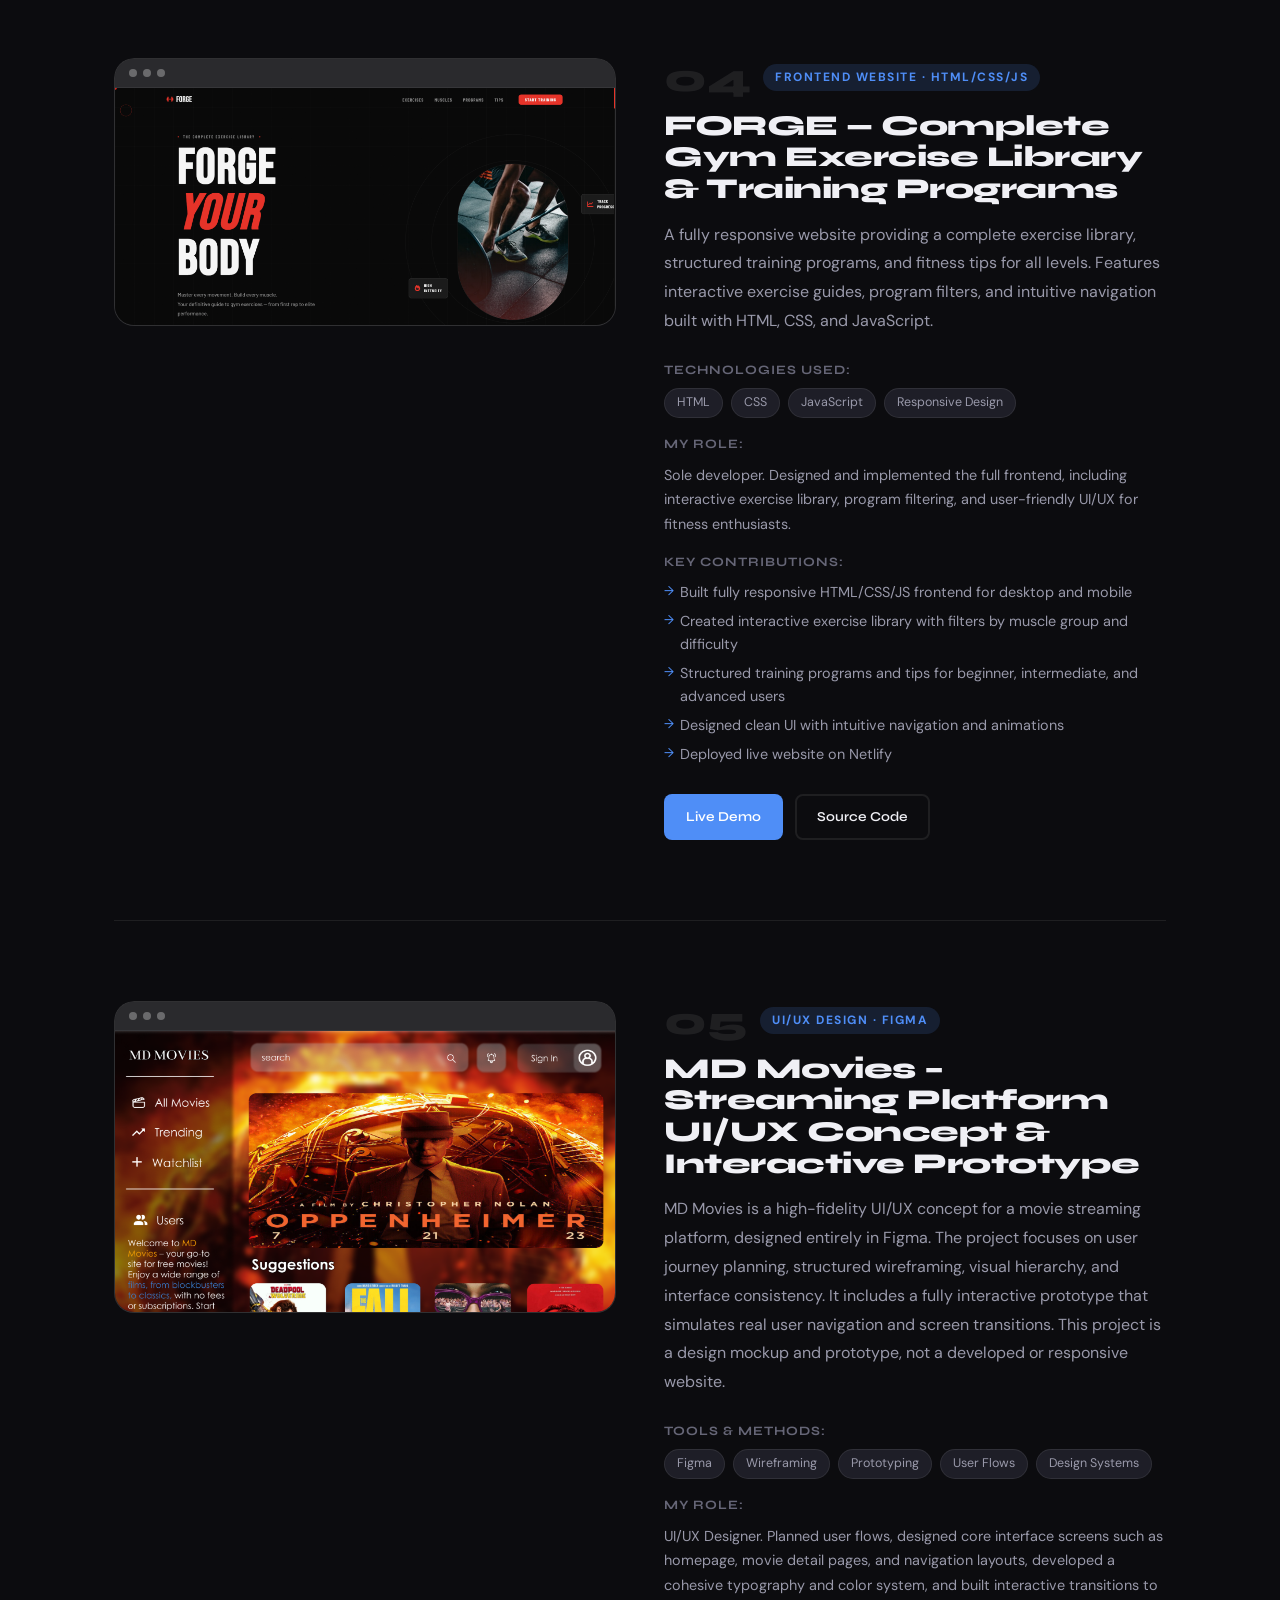
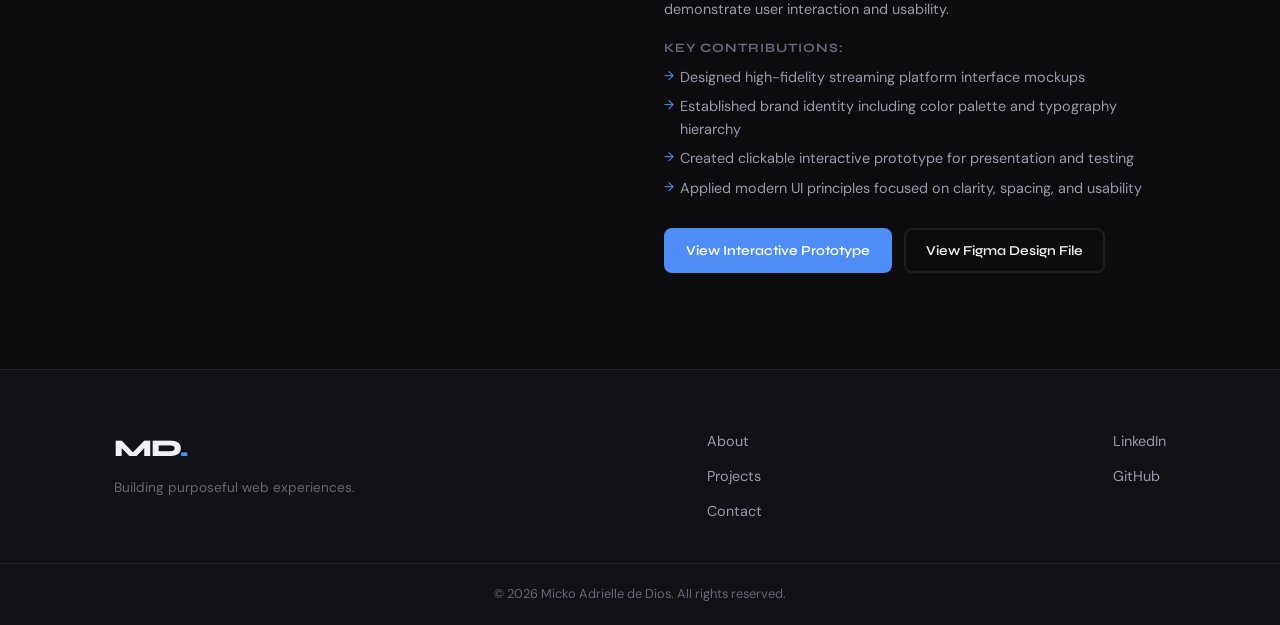
==== commit 4cd1083f: "Initial commit of electronic portfolio" ====
--- a/projects.html
+++ b/projects.html
@@ -110,6 +110,61 @@
 </article>
 
           <!-- PROJECT 2 -->
+<article id="discover-porac" class="project-card project-card--reverse animate-in" style="--d:.05s" aria-label="Project: Discover Porac">
+  <div class="project-visual pv-2" style="border: none;">
+    <div class="pv-inner" style="padding: 0;">
+      <div class="browser-mock" style="border-radius: var(--radius-lg);">
+        <div class="browser-bar">
+          <span></span><span></span><span></span>
+        </div>
+        <div style="line-height: 0;">
+          <img src="img/discover-porac.png" alt="Discover Porac Website Preview" style="width:100%; height:100%; object-fit:cover; display:block;">
+        </div>
+      </div>
+    </div>
+  </div>
+
+  <div class="project-info">
+    <div class="project-meta">
+      <span class="project-num">02</span>
+      <span class="project-type">Angular Frontend Website</span>
+    </div>
+    <h2>Discover Porac — Explore Central Luzon's Hidden Gems</h2>
+    <p>An Angular-based tourism website showcasing Porac, Pampanga’s natural wonders, adventure parks, cultural heritage, and wellness spots. Features interactive destination sections, travel tips, and Aeta-guided tour information.</p>
+    <div class="project-details">
+      <div class="pd-row">
+        <strong>Technologies Used:</strong>
+        <div class="tech-tags">
+          <span>Angular</span>
+          <span>TypeScript</span>
+          <span>HTML</span>
+          <span>SCSS</span>
+          <span>Responsive Design</span>
+        </div>
+      </div>
+      <div class="pd-row">
+        <strong>My Role:</strong>
+        <p>Sole developer. Designed and implemented the full frontend with Angular, including responsive layouts, interactive sections, image galleries, and structured travel information.</p>
+      </div>
+      <div class="pd-row">
+        <strong>Key Contributions:</strong>
+        <ul>
+          <li>Built a fully responsive Angular frontend for desktop, tablet, and mobile views</li>
+          <li>Implemented interactive sections and scroll animations with Angular components</li>
+          <li>Organized content for destinations, culture, wellness, and adventure</li>
+          <li>Structured site navigation for easy exploration of Porac attractions</li>
+          <li>Deployed live website on Netlify</li>
+        </ul>
+      </div>
+    </div>
+    <div class="project-links">
+      <a href="https://discover-porac.netlify.app/" target="_blank" rel="noopener noreferrer" class="btn btn-primary btn-sm">Live Demo</a>
+      <a href="https://github.com/mickodedios/discover-porac" target="_blank" rel="noopener noreferrer" class="btn btn-ghost btn-sm">Source Code</a>
+    </div>
+  </div>
+</article>
+
+          <!-- PROJECT 3 -->
 <article id="taskflow" class="project-card project-card--reverse animate-in" style="--d:.05s" aria-label="Project: TaskFlow Kanban App">
   <div class="project-visual pv-2" style="border: none;">
     <div class="pv-inner" style="padding: 0;">
@@ -126,7 +181,7 @@
 
   <div class="project-info">
     <div class="project-meta">
-      <span class="project-num">02</span>
+      <span class="project-num">03</span>
       <span class="project-type">Full-Stack Frontend App</span>
     </div>
     <h2>TaskFlow — Kanban Task Manager</h2>
@@ -164,8 +219,8 @@
   </div>
 </article>
 
-          <!-- PROJECT 3 -->
-<article id="mdmovies" class="project-card animate-in" style="--d:.1s" aria-label="Project: MD Movies UI/UX Concept Design">
+          <!-- PROJECT 4 -->
+          <article id="forge" class="project-card animate-in" style="--d:.1s" aria-label="Project: FORGE Gym Exercise Library">
   <div class="project-visual pv-3" style="border: none;">
     <div class="pv-inner" style="padding: 0;">
       <div class="browser-mock" style="border-radius: var(--radius-lg);">
@@ -173,6 +228,71 @@
           <span></span><span></span><span></span>
         </div>
         <div style="line-height: 0;">
+          <img src="img/forge.png" alt="FORGE Gym Website Preview" style="width:100%; height:100%; object-fit:cover; display:block;">
+        </div>
+      </div>
+    </div>
+  </div>
+
+  <div class="project-info">
+    <div class="project-meta">
+      <span class="project-num">04</span>
+      <span class="project-type">Frontend Website · HTML/CSS/JS</span>
+    </div>
+
+    <h2>FORGE — Complete Gym Exercise Library & Training Programs</h2>
+
+    <p>
+      A fully responsive website providing a complete exercise library, structured training programs, and fitness tips for all levels. Features interactive exercise guides, program filters, and intuitive navigation built with HTML, CSS, and JavaScript.
+    </p>
+
+    <div class="project-details">
+      <div class="pd-row">
+        <strong>Technologies Used:</strong>
+        <div class="tech-tags">
+          <span>HTML</span>
+          <span>CSS</span>
+          <span>JavaScript</span>
+          <span>Responsive Design</span>
+        </div>
+      </div>
+
+      <div class="pd-row">
+        <strong>My Role:</strong>
+        <p>
+          Sole developer. Designed and implemented the full frontend, including interactive exercise library, program filtering, and user-friendly UI/UX for fitness enthusiasts.
+        </p>
+      </div>
+
+      <div class="pd-row">
+        <strong>Key Contributions:</strong>
+        <ul>
+          <li>Built fully responsive HTML/CSS/JS frontend for desktop and mobile</li>
+          <li>Created interactive exercise library with filters by muscle group and difficulty</li>
+          <li>Structured training programs and tips for beginner, intermediate, and advanced users</li>
+          <li>Designed clean UI with intuitive navigation and animations</li>
+          <li>Deployed live website on Netlify</li>
+        </ul>
+      </div>
+    </div>
+
+    <div class="project-links">
+      <a href="https://forge-gym-lib.netlify.app/" target="_blank" rel="noopener noreferrer" class="btn btn-primary btn-sm">Live Demo</a>
+      <a href="https://github.com/mickodedios/forge-gym" target="_blank" rel="noopener noreferrer" class="btn btn-ghost btn-sm">Source Code</a>
+    </div>
+
+  </div>
+</article>
+
+          <!-- PROJECT 5 -->
+          <article id="mdmovies" class="project-card animate-in" style="--d:.1s" aria-label="Project: MD Movies UI/UX Concept Design">
+  <div class="project-visual pv-3" style="border: none;">
+    <div class="pv-inner" style="padding: 0;">
+      <div class="browser-mock" style="border-radius: var(--radius-lg);">
+        <div class="browser-bar">
+          <span></span><span></span><span></span>
+        </div>
+        <div style="line-height: 0;">
           <img src="img/mdmovies.png" alt="MD Movies UI/UX Design Preview" style="width:100%; height:100%; object-fit:cover; display:block;">
         </div>
       </div>
@@ -181,7 +301,7 @@
 
   <div class="project-info">
     <div class="project-meta">
-      <span class="project-num">03</span>
+      <span class="project-num">05</span>
       <span class="project-type">UI/UX Design · Figma</span>
     </div>
 
@@ -242,155 +362,6 @@
   </div>
 </article>
 
-          <!-- PROJECT 4 -->
-          <!-- <article class="project-card project-card--reverse animate-in" style="--d:.15s" aria-label="Project: Branding and Graphic Design Package">
-            <div class="project-visual pv-4">
-              <div class="pv-inner">
-                <div class="brand-mock">
-                  <div class="bm-logo">MD</div>
-                  <div class="bm-colors">
-                    <div style="background:#1e3a5f"></div>
-                    <div style="background:#4a8fc0"></div>
-                    <div style="background:#a8d5f5"></div>
-                    <div style="background:#f0f8ff"></div>
-                  </div>
-                  <div class="bm-type">
-                    <div class="bm-t1">Syne Bold</div>
-                    <div class="bm-t2">DM Sans Regular</div>
-                  </div>
-                </div>
-              </div>
-            </div>
-            <div class="project-info">
-              <div class="project-meta">
-                <span class="project-num">04</span>
-                <span class="project-type">Graphic Design & Branding</span>
-              </div>
-              <h2>Branding & Graphic Design Package</h2>
-              <p>A complete branding package for a fictional business, including logo design, color palette, typography system, and branded materials. The project demonstrates understanding of visual identity and consistent brand communication.</p>
-              <div class="project-details">
-                <div class="pd-row">
-                  <strong>Technologies Used:</strong>
-                  <div class="tech-tags"><span>Canva</span><span>Figma</span><span>Color Theory</span><span>Typography</span></div>
-                </div>
-                <div class="pd-row">
-                  <strong>My Role:</strong>
-                  <p>Brand designer. Developed the complete visual identity from concept to final deliverables, including logo variants, business cards, and social media templates.</p>
-                </div>
-                <div class="pd-row">
-                  <strong>Key Contributions:</strong>
-                  <ul>
-                    <li>Designed primary and secondary logo variations</li>
-                    <li>Established brand color palette and typography guidelines</li>
-                    <li>Created business card and letterhead templates</li>
-                    <li>Produced social media post templates for consistency</li>
-                  </ul>
-                </div>
-              </div>
-              <div class="project-links">
-                <a href="#" class="btn btn-primary btn-sm">View Project</a>
-              </div>
-            </div>
-          </article> -->
-
-          <!-- PROJECT 5 -->
-          <!-- <article class="project-card animate-in" style="--d:.2s" aria-label="Project: Landing Page with HTML and CSS">
-            <div class="project-visual pv-5">
-              <div class="pv-inner">
-                <div class="browser-mock">
-                  <div class="browser-bar"><span></span><span></span><span></span></div>
-                  <div class="browser-content">
-                    <div class="bc-lp-hero"></div>
-                    <div class="bc-lp-features">
-                      <div></div><div></div><div></div>
-                    </div>
-                    <div class="bc-lp-btn"></div>
-                  </div>
-                </div>
-              </div>
-            </div>
-            <div class="project-info">
-              <div class="project-meta">
-                <span class="project-num">05</span>
-                <span class="project-type">HTML · CSS · JavaScript</span>
-              </div>
-              <h2>Responsive Product Landing Page</h2>
-              <p>A visually engaging product landing page built from scratch using only HTML, CSS, and vanilla JavaScript. The page includes animated sections, a responsive navigation bar, a features section, and a call-to-action, demonstrating core front-end development skills.</p>
-              <div class="project-details">
-                <div class="pd-row">
-                  <strong>Technologies Used:</strong>
-                  <div class="tech-tags"><span>HTML5</span><span>CSS3</span><span>JavaScript</span><span>CSS Animations</span></div>
-                </div>
-                <div class="pd-row">
-                  <strong>My Role:</strong>
-                  <p>Front-end developer. Designed and coded the entire page including layout, styles, responsive breakpoints, and interactive elements without any frameworks or templates.</p>
-                </div>
-                <div class="pd-row">
-                  <strong>Key Contributions:</strong>
-                  <ul>
-                    <li>Built fully responsive layout using CSS Flexbox and Grid</li>
-                    <li>Implemented smooth scroll and sticky navigation</li>
-                    <li>Created CSS keyframe animations for hero section</li>
-                    <li>Added JavaScript for mobile menu toggle and scroll effects</li>
-                  </ul>
-                </div>
-              </div>
-              <div class="project-links">
-                <a href="#" class="btn btn-primary btn-sm">Live Demo</a>
-                <a href="https://github.com/" target="_blank" rel="noopener noreferrer" class="btn btn-ghost btn-sm">Source Code</a>
-              </div>
-            </div>
-          </article> -->
-
-          <!-- PROJECT 6 (BONUS) -->
-          <!-- <article class="project-card project-card--reverse animate-in" style="--d:.25s" aria-label="Project: SEO Content Strategy Report">
-            <div class="project-visual pv-6">
-              <div class="pv-inner">
-                <div class="doc-mock">
-                  <div class="dm-header">SEO Report</div>
-                  <div class="dm-line"></div><div class="dm-line dm-short"></div>
-                  <div class="dm-chart">
-                    <div class="dm-bar" style="height:60%"></div>
-                    <div class="dm-bar" style="height:80%"></div>
-                    <div class="dm-bar" style="height:45%"></div>
-                    <div class="dm-bar" style="height:90%"></div>
-                    <div class="dm-bar" style="height:70%"></div>
-                  </div>
-                </div>
-              </div>
-            </div>
-            <div class="project-info">
-              <div class="project-meta">
-                <span class="project-num">06</span>
-                <span class="project-type">SEO & Digital Marketing</span>
-              </div>
-              <h2>SEO & Digital Marketing Strategy</h2>
-              <p>A comprehensive SEO and content marketing strategy project completed as part of HubSpot Academy certification coursework. The project involved auditing a sample website, identifying optimization opportunities, and creating an actionable content strategy plan.</p>
-              <div class="project-details">
-                <div class="pd-row">
-                  <strong>Technologies Used:</strong>
-                  <div class="tech-tags"><span>SEO Tools</span><span>Google Analytics</span><span>Content Strategy</span><span>HubSpot</span></div>
-                </div>
-                <div class="pd-row">
-                  <strong>My Role:</strong>
-                  <p>SEO analyst and content strategist. Performed keyword research, on-page SEO audit, competitor analysis, and developed a 90-day content calendar.</p>
-                </div>
-                <div class="pd-row">
-                  <strong>Key Contributions:</strong>
-                  <ul>
-                    <li>Conducted keyword research and identified target search terms</li>
-                    <li>Performed on-page SEO audit with actionable recommendations</li>
-                    <li>Created content marketing calendar with 12-week plan</li>
-                    <li>Presented findings with data visualization and clear metrics</li>
-                  </ul>
-                </div>
-              </div>
-              <div class="project-links">
-                <a href="#" class="btn btn-primary btn-sm">View Report</a>
-              </div>
-            </div>
-          </article> -->
-
         </div>
       </div>
     </section>
